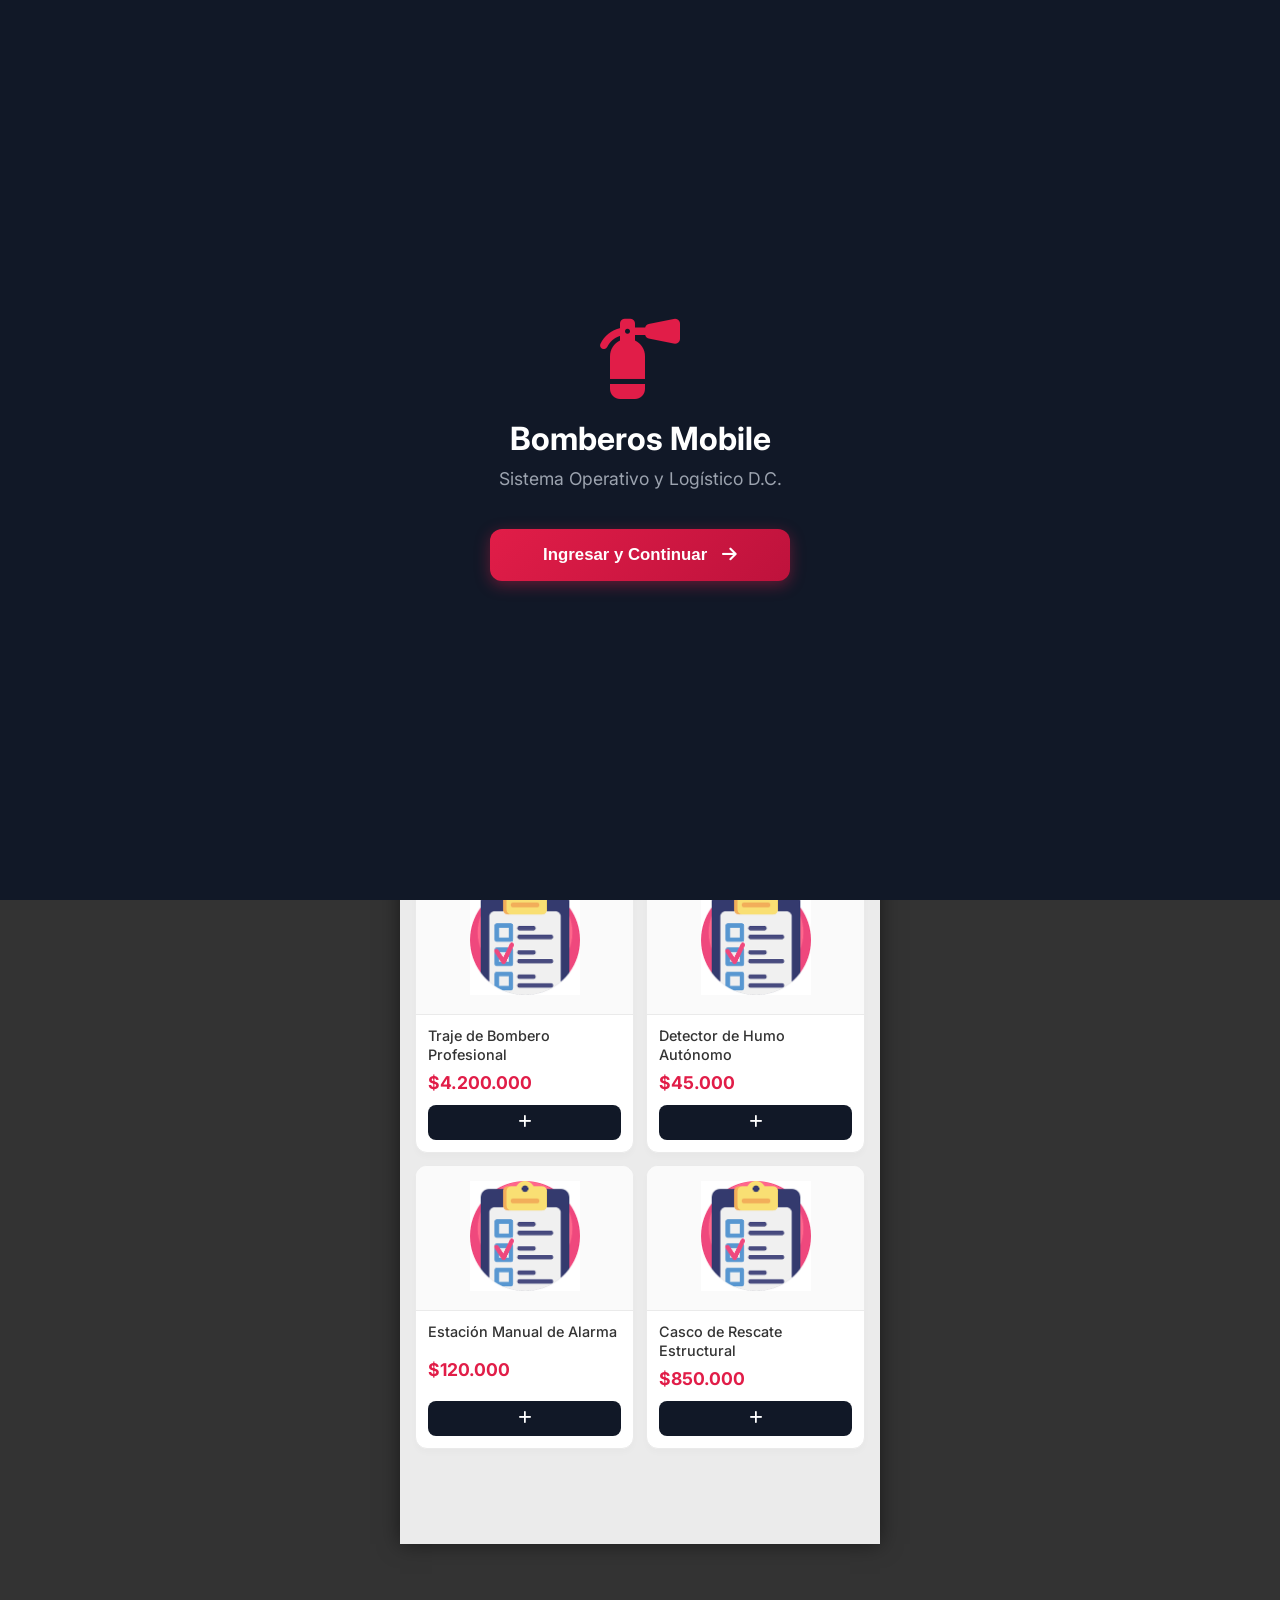
==== mobile-app/index.html @ c04fd691 "Commit2: AppMovil / Optimizacion" ====
<!DOCTYPE html>
<html lang="es">
<head>
    <meta charset="UTF-8">
    <meta name="viewport" content="width=device-width, initial-scale=1.0, maximum-scale=1.0, user-scalable=no">
    <title>Bomberos Mobile | Compras</title>
    <!-- Google Fonts -->
    <link href="https://fonts.googleapis.com/css2?family=Inter:wght@400;500;600;700&display=swap" rel="stylesheet">
    <!-- Font Awesome -->
    <link rel="stylesheet" href="https://cdnjs.cloudflare.com/ajax/libs/font-awesome/6.4.0/css/all.min.css">
    <!-- Mobile specific CSS -->
    <link rel="stylesheet" href="css/mobile.css">
</head>
<body>

    <!-- Splash Screen / Bloqueo -->
    <div id="splashScreen" class="splash-screen">
        <i class="fas fa-fire-extinguisher splash-logo"></i>
        <h1>Bomberos Mobile</h1>
        <p>Sistema Operativo y Logístico D.C.</p>
        <button class="btn-primary-mobile splash-btn" onclick="app.closeSplash()">Ingresar y Continuar <i class="fas fa-arrow-right" style="margin-left: 10px;"></i></button>
    </div>

    <!-- Top Bar tipo Institucional -->
    <header class="top-bar">
        <div class="logo-area" onclick="app.toggleSidebarFilters()" style="cursor: pointer; padding-right: 5px;">
            <i class="fas fa-bars" style="font-size: 1.5rem; color: #fff;"></i>
        </div>
        <div class="brand-title" style="flex: 1; text-align: center; font-weight: 700; color: #fff; font-size: 1.2rem;">
            Catálogo
        </div>
        <div class="cart-icon-top" onclick="app.switchView('cart')">
            <i class="fas fa-shopping-cart"></i>
            <span id="topCartBadge" class="badge" style="display:none;">0</span>
        </div>
    </header>

    <!-- App Content Wrapper -->
    <main id="app-container">
        <!-- VISTA: HOME (Productos) -->
        <section id="view-home" class="view active">
            <!-- Sidebar / Pantalla de Filtros (Lateral u originando desde menu) -->
            <div id="mobileFilterOverlay" style="display:none; position: fixed; top: 0; left: 0; right: 0; bottom: 0; background: rgba(0,0,0,0.5); z-index: 200;" onclick="app.toggleSidebarFilters()"></div>
            <div id="mobileFilterPanel" style="position: fixed; top: 0; left: -300px; width: 280px; height: 100vh; background: #fff; z-index: 201; transition: left 0.3s; padding: 20px; box-shadow: 2px 0 10px rgba(0,0,0,0.2);">
                <div style="display: flex; justify-content: space-between; align-items: center; margin-bottom: 20px; border-bottom: 1px solid #eee; padding-bottom: 10px;">
                    <h3 style="font-size: 1.2rem; color: var(--dark-bg);"><i class="fas fa-filter"></i> Categorías</h3>
                    <i class="fas fa-times" style="font-size: 1.5rem; color: var(--primary-red); cursor: pointer;" onclick="app.toggleSidebarFilters()"></i>
                </div>
                <div id="sidebarCategoryScroll" style="display: flex; flex-direction: column; gap: 15px;">
                    <!-- Llenado via JS -->
                </div>
            </div>

            <!-- Block buscador independiente -->
            <div class="app-search-block">
                <i class="fas fa-search"></i>
                <input type="text" id="searchInput" placeholder="Busca en el catálogo...">
            </div>

            <div class="banner-slider">
                <img src="../assets/Test.png" alt="Ofertas" class="banner-img">
            </div>

            <div class="products-list" id="productsList">
                <!-- Tarjetas de producto por JS -->
            </div>
            <div style="height: 80px;"></div> <!-- Spacing for bottom nav -->
        </section>

        <!-- VISTA: CARRITO -->
        <section id="view-cart" class="view">
            <div class="view-header">
                <h2>Mi Carrito</h2>
            </div>
            <div id="cartItemsContainer" class="cart-items-container">
                <!-- Por JS -->
            </div>
            <div class="cart-summary" id="cartSummaryBlock" style="display:none;">
                <div class="summary-line total">
                    <span>Total</span>
                    <span id="cartTotalText">$0</span>
                </div>
                <button class="btn-primary-mobile" onclick="app.showCheckout()">Continuar Compra</button>
            </div>
            <div id="emptyCartMessage" class="empty-message">
                <i class="fas fa-shopping-basket"></i>
                <p>Tu carrito está vacío.</p>
                <button class="btn-secondary-mobile" onclick="app.switchView('home')">Descubrir Productos</button>
            </div>
            <div style="height: 80px;"></div>
        </section>

        <!-- VISTA: CLIENTES -->
        <section id="view-clients" class="view">
            <div class="view-header">
                <h2>Directorio de Clientes</h2>
            </div>
            <div class="clients-list" id="clientsList">
                <!-- Por JS -->
            </div>
            <div style="height: 80px;"></div>
        </section>
        
        <!-- VISTA: CHECKOUT (Pago) -->
        <section id="view-checkout" class="view">
            <div class="view-header" style="background:#fff;">
                <h2><i class="fas fa-arrow-left" onclick="app.switchView('cart')" style="margin-right:15px;"></i> Finalizar Compra</h2>
            </div>
            <form id="mobileCheckoutForm" class="checkout-form">
                <div class="form-group">
                    <label>Nombre y Apellido</label>
                    <input type="text" id="chkNombre" required>
                </div>
                <div class="form-group">
                    <label>Correo Electrónico</label>
                    <input type="email" id="chkEmail" required>
                </div>
                <div class="form-group">
                    <label>Dirección de Envío</label>
                    <input type="text" id="chkDir" required>
                </div>
                <div class="form-group">
                    <label>Método de Pago</label>
                    <select required>
                        <option>Tarjeta de Crédito / Débito</option>
                        <option>PSE (MercadoPago)</option>
                        <option>Efecty</option>
                    </select>
                </div>
                <button type="submit" class="btn-primary-mobile" style="margin-top: 20px;">Pagar <span id="checkoutTotalText"></span></button>
            </form>
            <div style="height: 80px;"></div>
        </section>

        <!-- VISTA: PAGO EXITOSO -->
        <section id="view-success" class="view" style="background: #fff; text-align: center; height: 100vh;">
            <div style="display: flex; flex-direction: column; justify-content: center; height: 100%; padding: 0 20px;">
                <i class="fas fa-check-circle" style="font-size: 5rem; color: #00a650; margin-bottom: 20px;"></i>
                <h2 style="color: #333; margin-bottom: 15px;">¡Listo! Tu pago fue aprobado.</h2>
                <p style="color: #666; margin-bottom: 5px;">Enviamos el comprobante a tu correo y el equipo preparará tu envío pronto.</p>
                <div style="background: #f9f9f9; padding: 15px; border-radius: 8px; margin-top: 10px; display: inline-block;">
                    <p style="font-size: 0.95rem; color: #333; margin: 0;">Enviado a: <strong id="successEmailDisplay">...</strong> 
                        <i class="fas fa-edit" style="color: var(--primary-red); cursor: pointer; margin-left: 8px;" onclick="app.editSuccessEmail()"></i>
                    </p>
                </div>
                <div style="margin-top: 30px; display: flex; flex-direction: column; gap: 15px;">
                    <button class="btn-primary-mobile" onclick="app.switchView('home')">Volver al Inicio</button>
                    <a href="https://wa.me/573000000000" target="_blank" class="btn-secondary-mobile" style="color: #00a650; border-color: #00a650;"><i class="fab fa-whatsapp"></i> Hablar con Soporte</a>
                </div>
            </div>
        </section>
        <!-- VISTA: CONTACTOS -->
        <section id="view-contact" class="view">
            <div class="view-header">
                <h2>Contacto Institucional</h2>
            </div>
            <div class="contact-card">
                <h3><i class="fas fa-headset"></i> Atención Inmediata</h3>
                <p>¿Necesitas una cotización detallada o tienes dudas sobre nuestros servicios de capacitación?</p>
                <a href="mailto:cotizaciones@bomberos-bogota.com.co" class="btn-secondary-mobile" style="margin-top: 20px; display: block; text-decoration: none;"><i class="fas fa-envelope" style="margin-right:8px;"></i> Escribir Correo</a>
                <a href="https://wa.me/573000000000" class="btn-primary-mobile" style="margin-top: 15px; background: #00a650; display: block; text-decoration: none; box-shadow: 0 4px 15px rgba(0, 166, 80, 0.4);"><i class="fab fa-whatsapp" style="margin-right:8px;"></i> WhatsApp</a>
            </div>
            <div class="social-card">
                <h3>Nuestras Redes Sociales</h3>
                <div class="social-icons-mobile">
                    <a href="#"><i class="fab fa-linkedin"></i></a>
                    <a href="#"><i class="fab fa-tiktok"></i></a>
                    <a href="#"><i class="fab fa-youtube"></i></a>
                    <a href="#"><i class="fab fa-instagram"></i></a>
                    <a href="#"><i class="fab fa-x-twitter"></i></a>
                </div>
            </div>
            <div style="height: 80px;"></div>
        </section>
    </main>

    <!-- Bottom Navigation Bar -->
    <nav class="bottom-nav" id="bottomNav">
        <div class="nav-item active" onclick="app.switchView('home')">
            <i class="fas fa-compass"></i>
            <span>Catálogo</span>
        </div>
        <div class="nav-item" onclick="app.switchView('cart')">
            <i class="fas fa-shopping-bag"></i>
            <span>Carrito</span>
            <span id="bottomCartBadge" class="nav-badge" style="display:none;">0</span>
        </div>
        <div class="nav-item" onclick="app.switchView('clients')">
            <i class="fas fa-briefcase"></i>
            <span>Directorio</span>
        </div>
        <div class="nav-item" onclick="app.switchView('contact')">
            <i class="fas fa-id-badge"></i>
            <span>Soporte</span>
        </div>
    </nav>

    <!-- Overlay de Carga -->
    <div id="loaderOverlay" class="loader-overlay">
        <div class="spinner"></div>
    </div>

    <!-- Script de lógica -->
    <script src="js/app.js"></script>
</body>
</html>
---- mobile-app/css/mobile.css ----
/* reset y base mobile */
:root {
    --primary-red: #E11D48;
    --dark-bg: #111827;
    --primary-btn: #E11D48;
    --primary-btn-hover: #BE123C;
}
* { box-sizing: border-box; margin: 0; padding: 0; -webkit-tap-highlight-color: transparent; }
body {
    background-color: #ebebeb; /* Color gris característico ML */
    font-family: 'Inter', sans-serif;
    color: #333;
    /* Imite un dispositivo si lo abren en PC */
    max-width: 480px; 
    margin: 0 auto;
    background-image: linear-gradient(to right, #333, #333); 
    background-clip: padding-box;
    box-shadow: 0 0 20px rgba(0,0,0,0.5);
    min-height: 100vh;
    position: relative;
}

@media (max-width: 480px) {
    body { box-shadow: none; background-image: none; background-color: #ebebeb; }
}

main {
    background-color: #ebebeb;
    min-height: 100vh;
}

/* Utils */
.view { display: none; margin-bottom: 60px; }
.view.active { display: block; animation: fadeIn 0.3s ease; }
@keyframes fadeIn { from { opacity: 0; transform: translateY(5px); } to { opacity: 1; transform: translateY(0); } }

/* Elementos comunes */
.btn-primary-mobile {
    background-color: var(--primary-btn);
    background-image: linear-gradient(135deg, var(--primary-red) 0%, #BE123C 100%);
    color: #fff;
    border: none;
    border-radius: 12px;
    padding: 16px;
    font-size: 1.05rem;
    font-weight: 700;
    width: 100%;
    cursor: pointer;
    text-align: center;
    transition: transform 0.2s, box-shadow 0.2s;
    box-shadow: 0 4px 15px rgba(225, 29, 72, 0.4);
}
.btn-primary-mobile:active { transform: scale(0.98); }
.btn-secondary-mobile {
    background-color: rgba(225, 29, 72, 0.05);
    color: var(--primary-red);
    border: 1px solid rgba(225, 29, 72, 0.3);
    border-radius: 12px;
    padding: 16px;
    font-size: 1.05rem;
    font-weight: 700;
    width: 100%;
    cursor: pointer;
    text-align: center;
}

/* Top Bar Bomberos */
.top-bar {
    background: var(--dark-bg);
    padding: 18px 20px;
    display: flex;
    align-items: center;
    gap: 15px;
    position: sticky;
    top: 0;
    z-index: 100;
    box-shadow: 0 4px 20px rgba(0,0,0,0.15);
    border-bottom: 1px solid rgba(255,255,255,0.05);
}
.logo-area i {
    color: var(--primary-red) !important;
    text-shadow: 0 0 10px rgba(225,29,72,0.4);
}
.search-input {
    flex: 1;
    background: #1F2937;
    border-radius: 12px;
    padding: 10px 18px;
    display: flex;
    align-items: center;
    gap: 12px;
    border: 1px solid #374151;
    transition: border-color 0.3s;
}
.search-input:focus-within { border-color: var(--primary-red); }
.search-input input {
    background: transparent;
    border: none;
    outline: none;
    width: 100%;
    font-size: 0.95rem;
    color: #fff;
}
.search-input i { color: #9CA3AF; }
.cart-icon-top {
    position: relative;
    font-size: 1.5rem;
    color: #fff;
    cursor: pointer;
}
.badge {
    position: absolute;
    top: -8px;
    right: -10px;
    background-color: var(--primary-red);
    color: white;
    font-size: 0.75rem;
    font-weight: bold;
    padding: 3px 7px;
    border-radius: 12px;
    border: 2px solid var(--dark-bg);
}

/* Home / Chips */
.banner-slider img { width: 100%; height: 160px; object-fit: cover; }


/* Buscador Independiente */
.app-search-block {
    background: #fff;
    padding: 15px 20px;
    display: flex;
    align-items: center;
    gap: 12px;
    border-bottom: 1px solid #eee;
}
.app-search-block input {
    border: none;
    outline: none;
    flex: 1;
    font-size: 1rem;
    color: #333;
    font-family: 'Inter';
}
.app-search-block i { color: #999; font-size: 1.1rem; }

/* Lista Productos Grid */
.products-list { 
    display: grid; 
    grid-template-columns: repeat(2, 1fr); 
    gap: 12px; 
    padding: 15px; 
}
.prod-card-grid {
    background: #fff;
    border-radius: 12px;
    border: 1px solid #eaeaea;
    display: flex;
    flex-direction: column;
    overflow: hidden;
    box-shadow: 0 4px 6px rgba(0,0,0,0.02);
}
.prod-img-box {
    background: #fafafa;
    padding: 15px;
    text-align: center;
    border-bottom: 1px solid #eaeaea;
}
.prod-img-box img {
    width: 100%;
    height: 110px;
    object-fit: contain;
}
.prod-info-box {
    padding: 12px;
    display: flex;
    flex-direction: column;
    flex-grow: 1;
    justify-content: space-between;
}
.prod-info-box h3 {
    font-size: 0.9rem;
    margin-bottom: 8px;
    color: #333;
    font-weight: 500;
    display: -webkit-box;
    -webkit-line-clamp: 2;
    line-clamp: 2;
    -webkit-box-orient: vertical;
    overflow: hidden;
    line-height: 1.3;
}
.prod-price-box {
    font-size: 1.1rem;
    font-weight: 700;
    color: var(--primary-red);
    margin-bottom: 12px;
}
.btn-add-grid {
    background: var(--dark-bg);
    color: #fff;
    border: none;
    padding: 10px;
    border-radius: 8px;
    font-weight: 600;
    cursor: pointer;
    font-size: 0.9rem;
    display: flex;
    justify-content: center;
    align-items: center;
}

/* Cart & Checkout Views */
.view-header { background: #fff; padding: 15px; border-bottom: 1px solid #eee; margin-bottom: 10px; }
.view-header h2 { font-size: 1.2rem; font-weight: 600; }
.cart-items-container { padding: 0 10px; }
.cart-item-ml {
    background: #fff;
    border-radius: 6px;
    padding: 15px;
    margin-bottom: 10px;
    display: flex;
    align-items: center;
    gap: 15px;
    box-shadow: 0 1px 1px rgba(0,0,0,0.1);
}
.cart-item-ml img { width: 60px; height: 60px; object-fit: cover; border-radius: 4px; }
.cart-item-info { flex: 1; }
.cart-item-info h4 { font-size: 0.9rem; font-weight: 400; color: #333; margin-bottom: 5px; }
.cart-item-price { font-weight: 600; font-size: 1.1rem; }
.cart-item-del { color: var(--primary-red); font-size: 0.85rem; font-weight: 600; margin-top: 5px; cursor: pointer; }

.cart-summary { background: #fff; padding: 20px 15px; position: fixed; bottom: 65px; width: 100%; max-width: 480px; box-shadow: 0 -2px 10px rgba(0,0,0,0.05); }
.summary-line { display: flex; justify-content: space-between; font-size: 1.2rem; font-weight: 600; margin-bottom: 15px; }
.empty-message { text-align: center; padding: 50px 20px; color: #999; }
.empty-message i { font-size: 4rem; margin-bottom: 20px; color: #ccc; }
.empty-message p { margin-bottom: 25px; font-size: 1.1rem; }

.checkout-form { padding: 15px; background: #fff; }
.form-group { margin-bottom: 20px; }
.form-group label { display: block; margin-bottom: 8px; font-size: 0.9rem; color: #666; font-weight: 500; }
.form-group input, .form-group select { width: 100%; padding: 12px; border: 1px solid #ccc; border-radius: 6px; font-size: 1rem; color: #333; font-family: 'Inter'; outline: none; }
.form-group input:focus { border-color: var(--primary-red); box-shadow: 0 0 0 2px rgba(225, 29, 72, 0.2); }

/* Clientes */
.clients-list { padding: 10px; }
.client-card-ml {
    background: #fff;
    border-radius: 6px;
    padding: 15px;
    margin-bottom: 10px;
    display: flex;
    flex-direction: column;
    box-shadow: 0 1px 2px rgba(0,0,0,0.1);
}
.client-header { display: flex; align-items: center; gap: 15px; margin-bottom: 10px; }
.client-header img { width: 50px; height: 50px; border-radius: 50%; object-fit: cover; border: 1px solid #eee; }
.client-header h3 { font-size: 1.1rem; font-weight: 600; margin-bottom: 2px; }
.client-desc { font-size: 0.9rem; color: #666; }

/* Bottom Nav */
.bottom-nav {
    background: #fff;
    border-top: 1px solid #e5e5e5;
    position: fixed;
    bottom: 0;
    width: 100%;
    max-width: 480px;
    display: flex;
    justify-content: space-around;
    padding: 10px 0 15px 0;
    z-index: 1000;
}
.nav-item {
    display: flex;
    flex-direction: column;
    align-items: center;
    color: #999;
    font-size: 0.75rem;
    gap: 5px;
    cursor: pointer;
    position: relative;
    flex: 1;
}
.nav-item i { font-size: 1.4rem; }
.nav-item.active { color: var(--primary-red); }
.nav-badge {
    position: absolute;
    top: -5px;
    right: 25%;
    background: var(--primary-red);
    color: white;
    font-size: 0.6rem;
    font-weight: bold;
    padding: 2px 5px;
    border-radius: 10px;
}

/* Splash Screen */
.splash-screen {
    position: fixed;
    top: 0; left: 0; width: 100%; height: 100%;
    background: var(--dark-bg);
    color: #fff;
    z-index: 99999;
    display: flex;
    flex-direction: column;
    justify-content: center;
    align-items: center;
    transition: transform 0.4s ease, opacity 0.4s ease;
    padding: 20px;
    text-align: center;
}
.splash-screen.hidden {
    opacity: 0;
    pointer-events: none;
    transform: translateY(-20px);
}
.splash-logo { font-size: 5rem; color: var(--primary-red); margin-bottom: 20px; }
.splash-screen h1 { font-size: 2rem; margin-bottom: 10px; }
.splash-screen p { color: #9CA3AF; margin-bottom: 40px; font-size: 1.1rem; }
.splash-btn { width: 80%; max-width: 300px; }

/* Loader */
.loader-overlay {
    position: fixed; top: 0; left: 0; right: 0; bottom: 0;
    background: rgba(255,255,255,0.9);
    z-index: 9999;
    display: flex; justify-content: center; align-items: center;
    transition: opacity 0.3s;
}
.spinner {
    width: 40px; height: 40px;
    border: 4px solid #f3f3f3; border-top: 4px solid var(--primary-red); border-radius: 50%;
    animation: spin 1s linear infinite;
}
@keyframes spin { 0% { transform: rotate(0deg); } 100% { transform: rotate(360deg); } }

/* Contact View */
.contact-card, .social-card {
    background: #fff;
    padding: 20px;
    margin: 15px;
    border-radius: 12px;
    box-shadow: 0 2px 10px rgba(0,0,0,0.05);
}
.contact-card h3, .social-card h3 {
    margin-bottom: 10px;
    font-size: 1.1rem;
    color: var(--dark-bg);
}
.contact-card p {
    color: #666;
    font-size: 0.95rem;
    line-height: 1.4;
}
.social-icons-mobile {
    display: flex;
    gap: 15px;
    margin-top: 15px;
}
.social-icons-mobile a {
    background: #f0f0f0;
    color: #333;
    width: 45px;
    height: 45px;
    display: flex;
    justify-content: center;
    align-items: center;
    border-radius: 50%;
    font-size: 1.3rem;
    text-decoration: none;
}
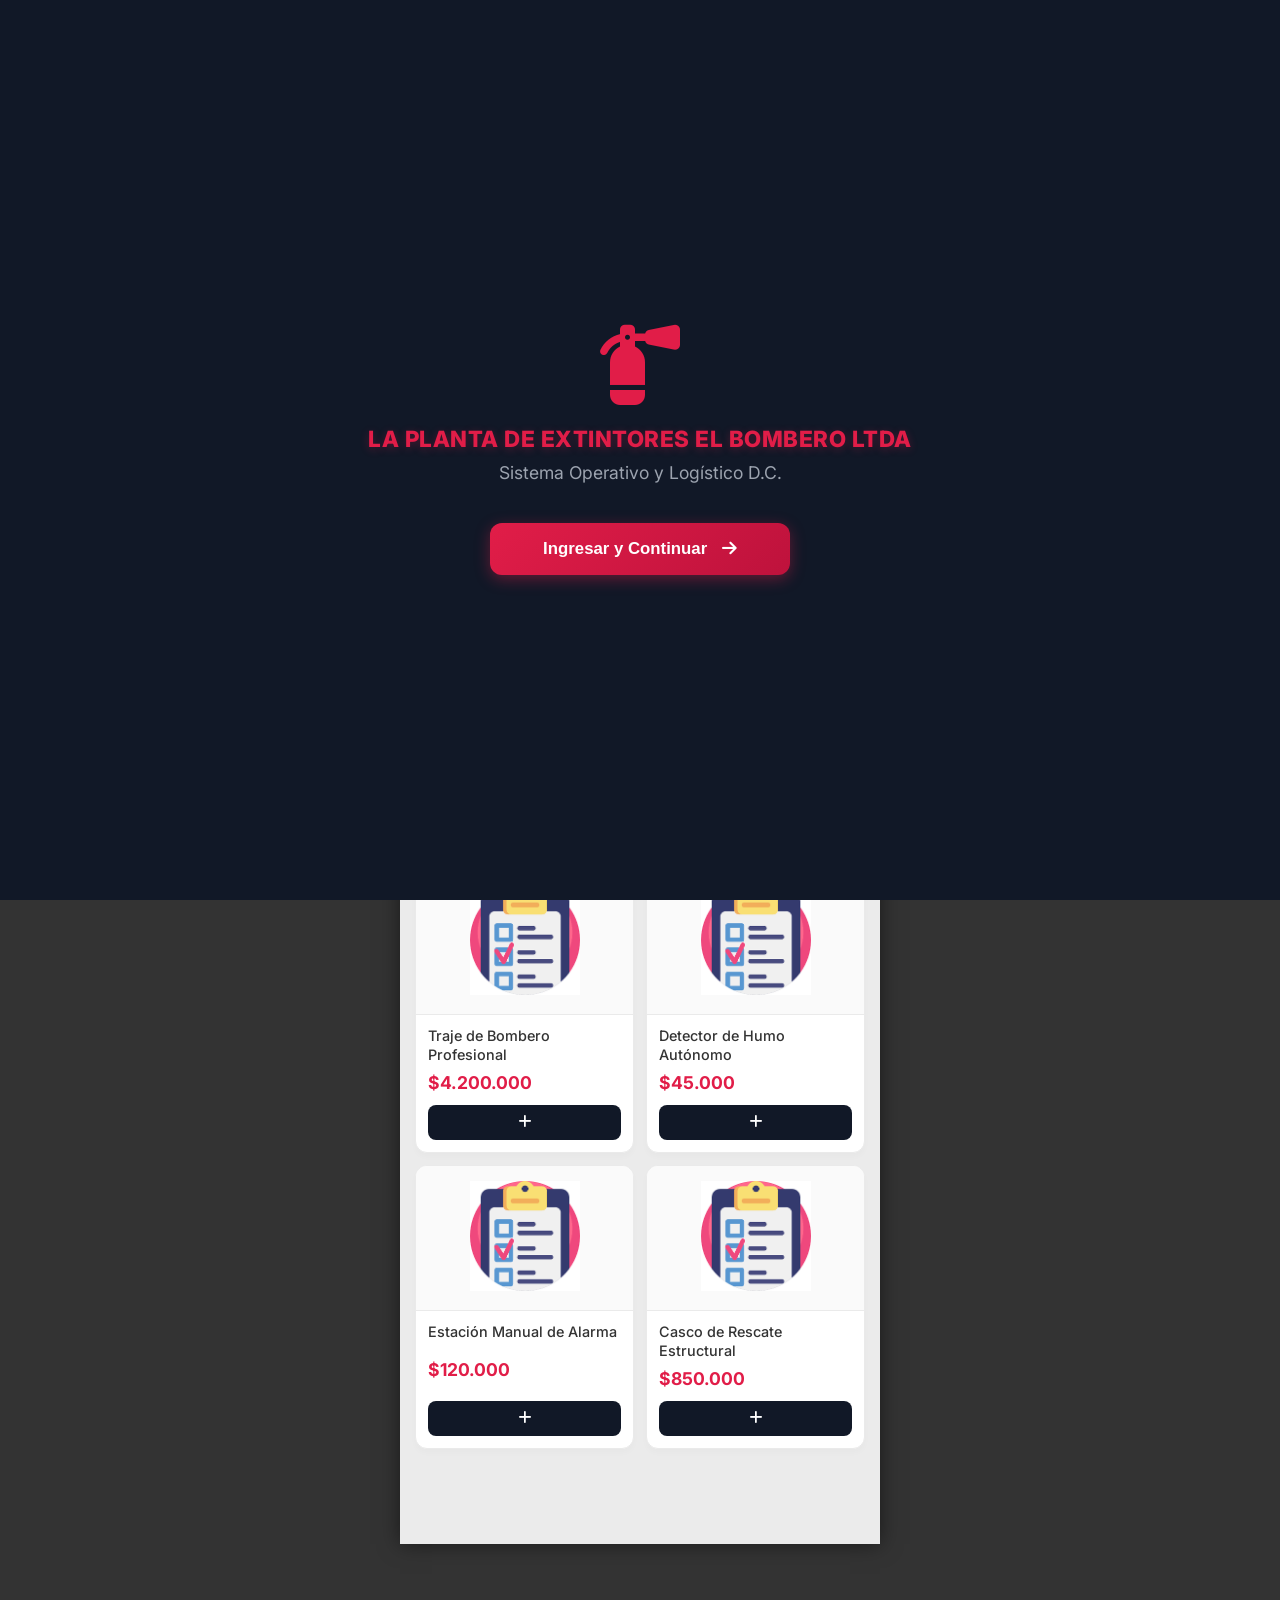
==== commit d1cda800: "Detalle menor" ====
--- a/mobile-app/index.html
+++ b/mobile-app/index.html
@@ -3,7 +3,7 @@
 <head>
     <meta charset="UTF-8">
     <meta name="viewport" content="width=device-width, initial-scale=1.0, maximum-scale=1.0, user-scalable=no">
-    <title>Bomberos Mobile | Compras</title>
+    <title>LA PLANTA DE EXTINTORES EL BOMBERO LTDA | Compras</title>
     <!-- Google Fonts -->
     <link href="https://fonts.googleapis.com/css2?family=Inter:wght@400;500;600;700&display=swap" rel="stylesheet">
     <!-- Font Awesome -->
@@ -16,7 +16,7 @@
     <!-- Splash Screen / Bloqueo -->
     <div id="splashScreen" class="splash-screen">
         <i class="fas fa-fire-extinguisher splash-logo"></i>
-        <h1>Bomberos Mobile</h1>
+        <h1 class="company-brand" style="font-size: 1.4rem; padding: 0 10px;">LA PLANTA DE EXTINTORES EL BOMBERO LTDA</h1>
         <p>Sistema Operativo y Logístico D.C.</p>
         <button class="btn-primary-mobile splash-btn" onclick="app.closeSplash()">Ingresar y Continuar <i class="fas fa-arrow-right" style="margin-left: 10px;"></i></button>
     </div>
--- a/mobile-app/css/mobile.css
+++ b/mobile-app/css/mobile.css
@@ -64,6 +64,15 @@
     text-align: center;
 }
 
+.company-brand {
+    font-size: 1.1em;
+    font-weight: 800;
+    color: var(--primary-red) !important;
+    text-transform: uppercase;
+    letter-spacing: 0.5px;
+    text-shadow: 0 2px 8px rgba(225, 29, 72, 0.3);
+}
+
 /* Top Bar Bomberos */
 .top-bar {
     background: var(--dark-bg);
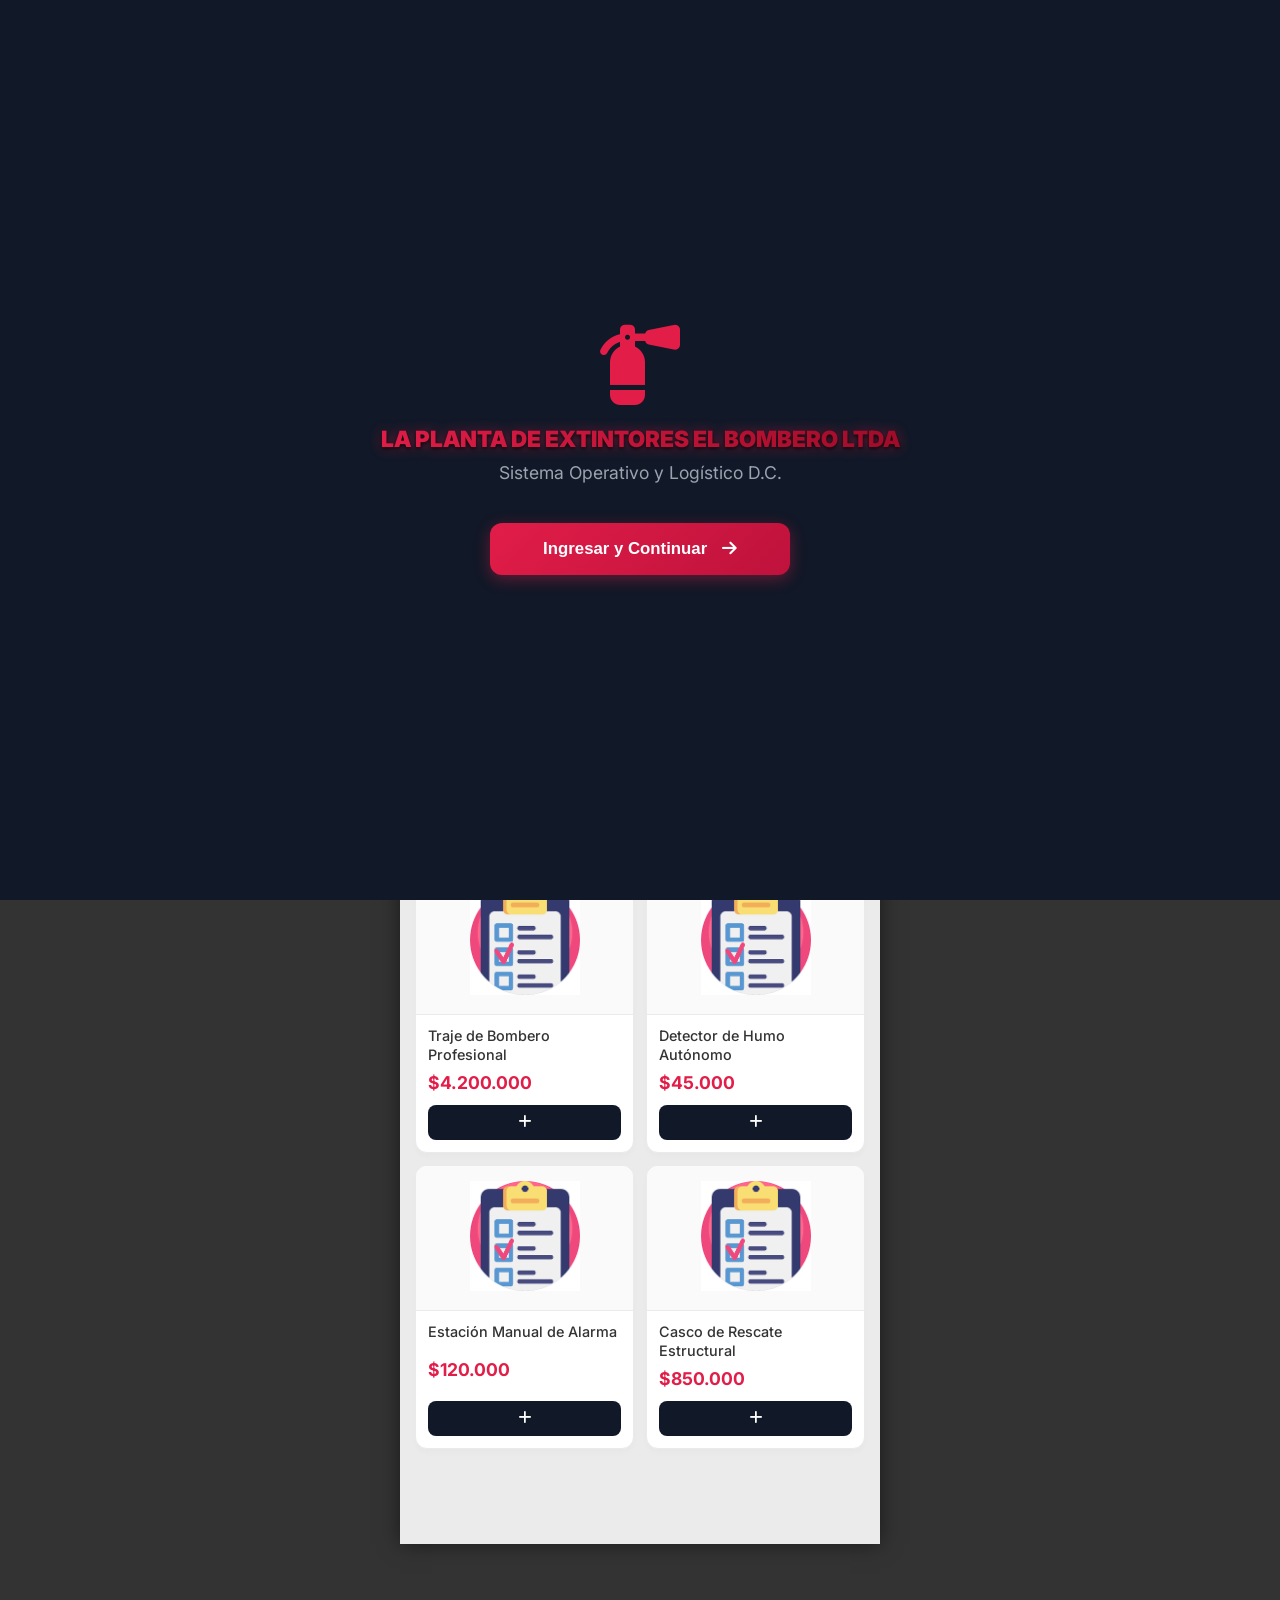
==== commit 39c06fb5: "Cambio menor" ====
--- a/mobile-app/index.html
+++ b/mobile-app/index.html
@@ -145,7 +145,7 @@
                 </div>
                 <div style="margin-top: 30px; display: flex; flex-direction: column; gap: 15px;">
                     <button class="btn-primary-mobile" onclick="app.switchView('home')">Volver al Inicio</button>
-                    <a href="https://wa.me/573000000000" target="_blank" class="btn-secondary-mobile" style="color: #00a650; border-color: #00a650;"><i class="fab fa-whatsapp"></i> Hablar con Soporte</a>
+                    <a href="https://wa.me/573122427212" target="_blank" class="btn-secondary-mobile" style="color: #00a650; border-color: #00a650;"><i class="fab fa-whatsapp"></i> Hablar con Soporte</a>
                 </div>
             </div>
         </section>
@@ -157,8 +157,8 @@
             <div class="contact-card">
                 <h3><i class="fas fa-headset"></i> Atención Inmediata</h3>
                 <p>¿Necesitas una cotización detallada o tienes dudas sobre nuestros servicios de capacitación?</p>
-                <a href="mailto:cotizaciones@bomberos-bogota.com.co" class="btn-secondary-mobile" style="margin-top: 20px; display: block; text-decoration: none;"><i class="fas fa-envelope" style="margin-right:8px;"></i> Escribir Correo</a>
-                <a href="https://wa.me/573000000000" class="btn-primary-mobile" style="margin-top: 15px; background: #00a650; display: block; text-decoration: none; box-shadow: 0 4px 15px rgba(0, 166, 80, 0.4);"><i class="fab fa-whatsapp" style="margin-right:8px;"></i> WhatsApp</a>
+                <a href="mailto:ventas@plantaelbombero.com" class="btn-secondary-mobile" style="margin-top: 20px; display: block; text-decoration: none;"><i class="fas fa-envelope" style="margin-right:8px;"></i> Escribir Correo</a>
+                <a href="https://wa.me/573122427212" class="btn-primary-mobile" style="margin-top: 15px; background: #00a650; display: block; text-decoration: none; box-shadow: 0 4px 15px rgba(0, 166, 80, 0.4);"><i class="fab fa-whatsapp" style="margin-right:8px;"></i> WhatsApp</a>
             </div>
             <div class="social-card">
                 <h3>Nuestras Redes Sociales</h3>
--- a/mobile-app/css/mobile.css
+++ b/mobile-app/css/mobile.css
@@ -64,13 +64,29 @@
     text-align: center;
 }
 
+@keyframes brandGradientMobile {
+    0% { background-position: 0% 50%; }
+    50% { background-position: 100% 50%; }
+    100% { background-position: 0% 50%; }
+}
+
 .company-brand {
-    font-size: 1.1em;
-    font-weight: 800;
-    color: var(--primary-red) !important;
+    font-size: 1.25rem;
+    font-weight: 900;
     text-transform: uppercase;
-    letter-spacing: 0.5px;
-    text-shadow: 0 2px 8px rgba(225, 29, 72, 0.3);
+    background: linear-gradient(270deg, #E11D48, #FFA3A3, #9F0B28, #E11D48);
+    background-size: 300% 300%;
+    background-clip: text;
+    -webkit-background-clip: text;
+    -webkit-text-fill-color: transparent;
+    animation: brandGradientMobile 5s ease-in-out infinite;
+    filter: drop-shadow(0 2px 2px rgba(0,0,0,0.8)) drop-shadow(0 0 6px rgba(225, 29, 72, 0.4));
+    transition: filter 0.3s ease;
+    display: inline-block;
+}
+
+.company-brand:active, .company-brand:hover {
+    filter: drop-shadow(0 2px 2px rgba(0,0,0,0.8)) drop-shadow(0 0 20px rgba(255, 107, 107, 1));
 }
 
 /* Top Bar Bomberos */
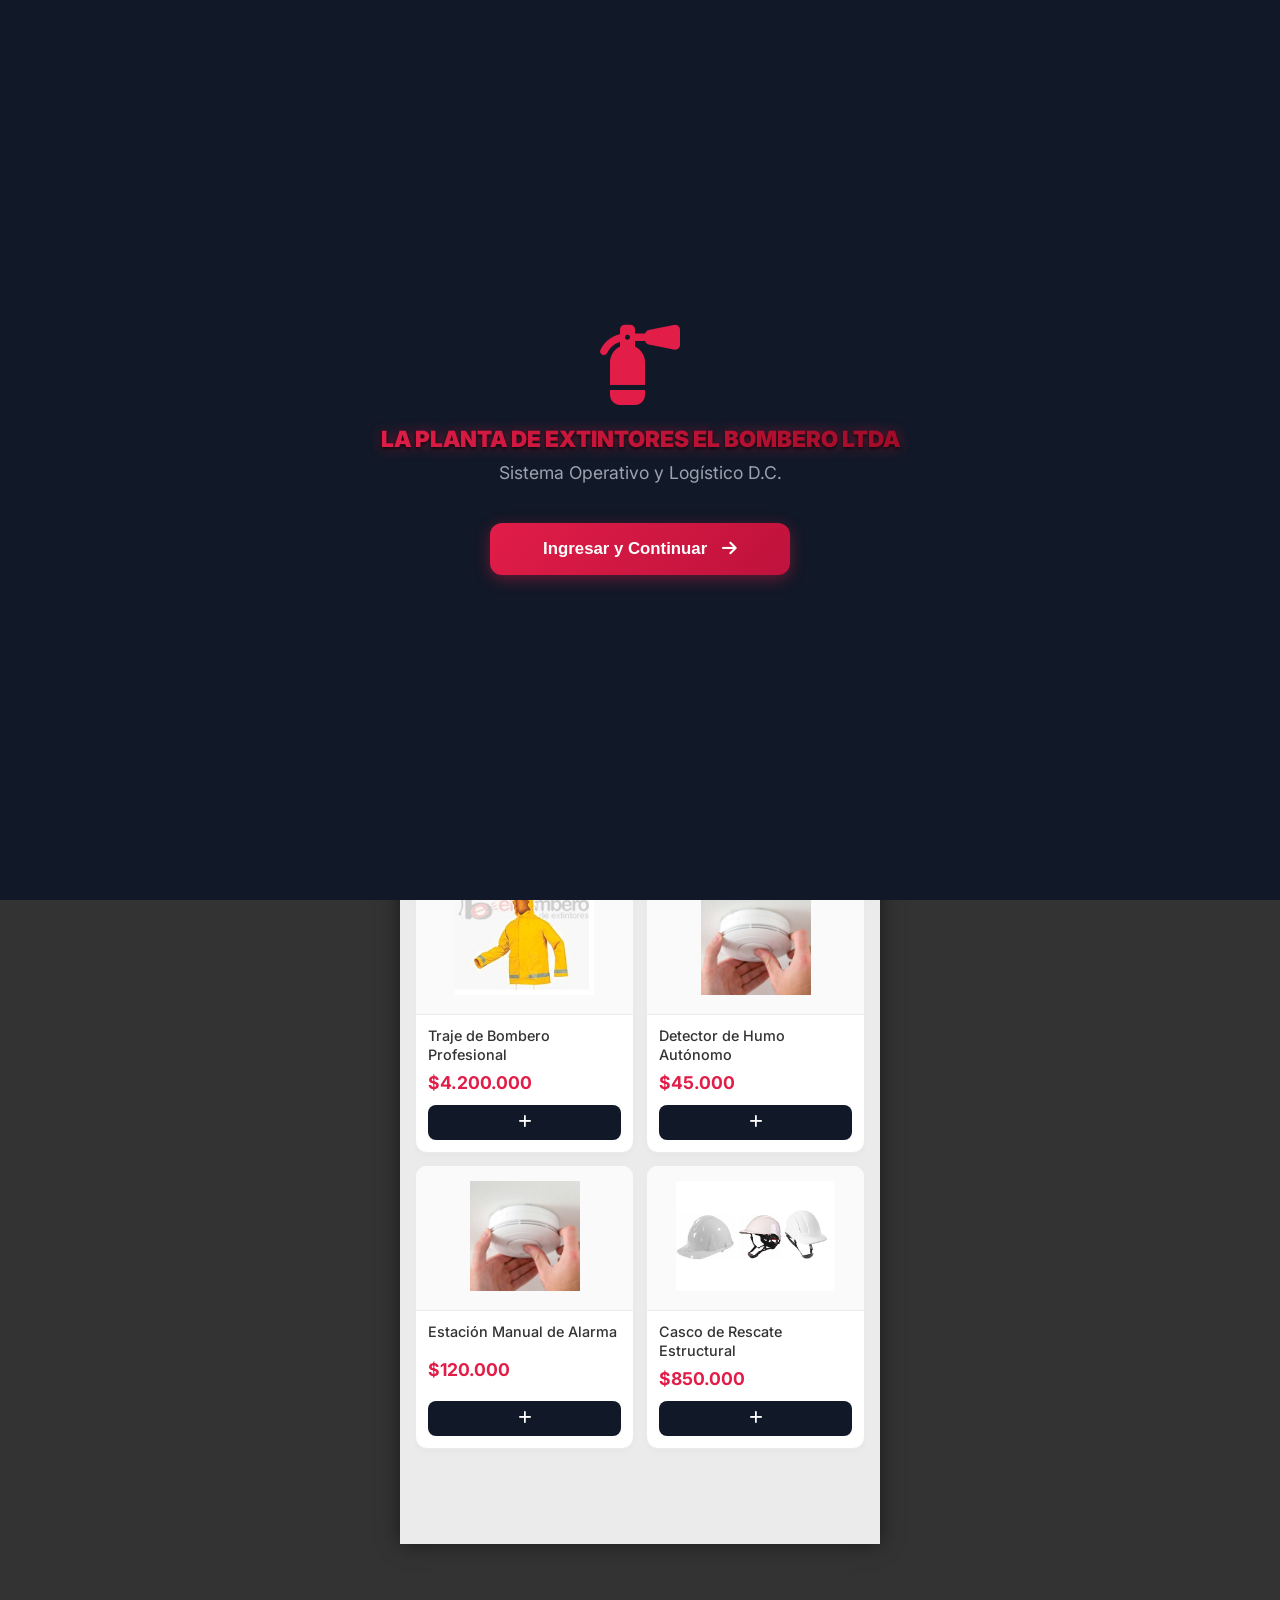
==== commit e29be474: "Imagenes nuevas, Cambios, Estilo." ====
--- a/mobile-app/index.html
+++ b/mobile-app/index.html
@@ -58,7 +58,7 @@
             </div>
 
             <div class="banner-slider">
-                <img src="../assets/Test.png" alt="Ofertas" class="banner-img">
+                <img src="../assets/Extintores_Assets/Extintores.jpeg" alt="Ofertas" class="banner-img">
             </div>
 
             <div class="products-list" id="productsList">
@@ -157,6 +157,10 @@
             <div class="contact-card">
                 <h3><i class="fas fa-headset"></i> Atención Inmediata</h3>
                 <p>¿Necesitas una cotización detallada o tienes dudas sobre nuestros servicios de capacitación?</p>
+                <div style="margin-top: 15px; font-size: 0.9rem; color: #555; background: rgba(0,0,0,0.02); padding: 10px; border-radius: 8px;">
+                    <strong>Sede Principal:</strong> Barrio La Fortuna - Carrera 5 #17 – 32<br>
+                    <strong style="margin-top: 5px; display: inline-block;">Sede 2:</strong> Edificio Bar del Campo - Av 9 #15 – 24
+                </div>
                 <a href="mailto:ventas@plantaelbombero.com" class="btn-secondary-mobile" style="margin-top: 20px; display: block; text-decoration: none;"><i class="fas fa-envelope" style="margin-right:8px;"></i> Escribir Correo</a>
                 <a href="https://wa.me/573122427212" class="btn-primary-mobile" style="margin-top: 15px; background: #00a650; display: block; text-decoration: none; box-shadow: 0 4px 15px rgba(0, 166, 80, 0.4);"><i class="fab fa-whatsapp" style="margin-right:8px;"></i> WhatsApp</a>
             </div>
